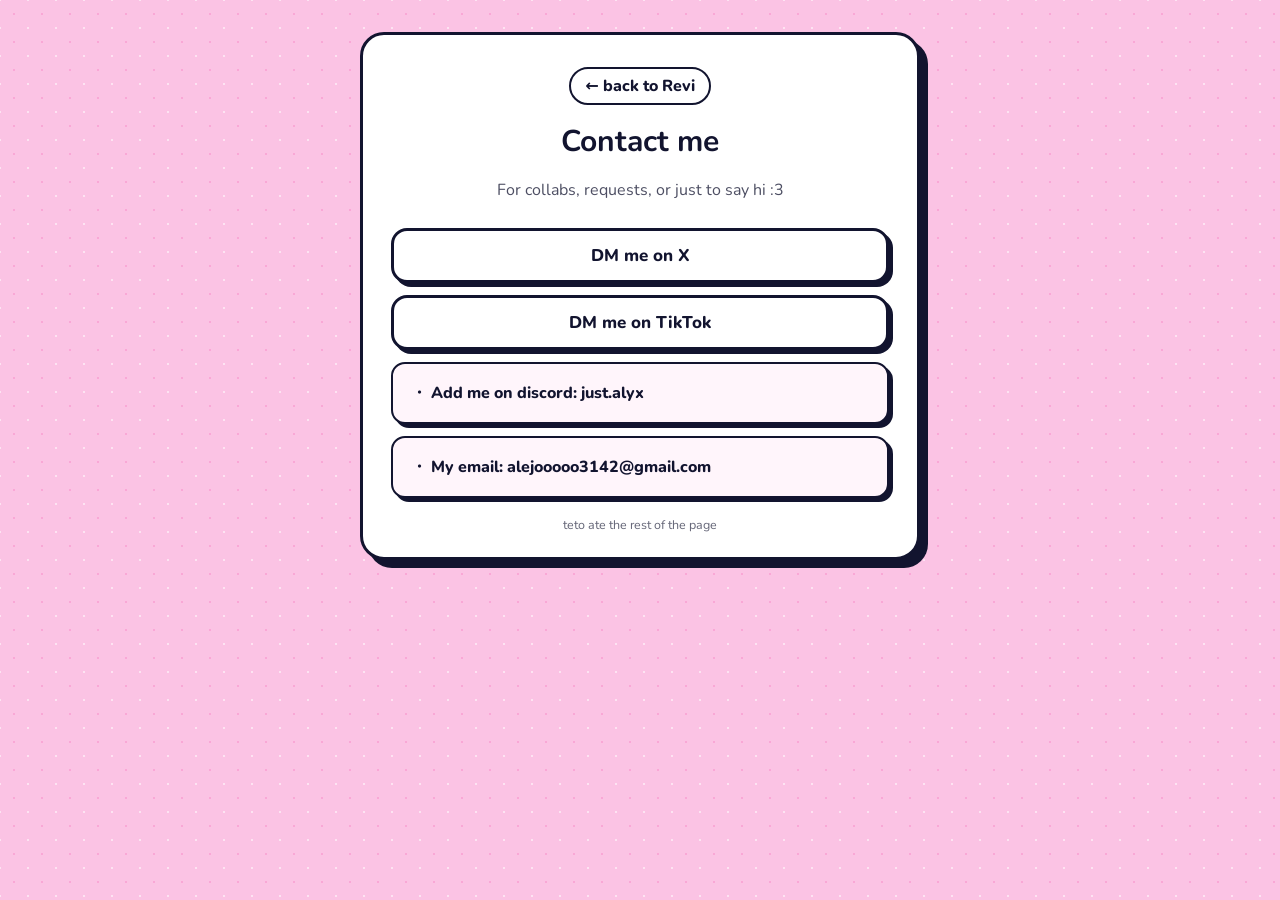
==== contact.html @ c610175d "my little corner :3" ====
<!doctype html>
<html lang="en">
<head>
  <meta charset="utf-8" />
  <meta name="viewport" content="width=device-width, initial-scale=1" />
  <title>Hii, Im Revi</title>
  <link rel="stylesheet" href="style.css" />
  <link href="https://fonts.googleapis.com/css2?family=Nunito:wght@400;700;800;900&display=swap" rel="stylesheet">
</head>
<body>
  <main class="wrap">
    <div class="card">
      <a class="back" href="index.html">← back to Revi</a>
      <h2>Contact me</h2>
      <p class="sub">For collabs, requests, or just to say hi :3</p>

      <nav class="main-links">
        <a class="btn" href="https://x.com/Just_Revii" target="_blank" rel="noopener">DM me on X</a>
        <a class="btn" href="https://www.tiktok.com/@just_revii" target="_blank" rel="noopener">DM me on TikTok</a>
      </nav>

      <div class="vb-box contact-box">
        <div>・ Add me on discord: just.alyx</div>
      </div>
      <div class="vb-box contact-box">
        <div>・ My email: alejooooo3142@gmail.com</div>
      </div>

      <div class="footer">teto ate the rest of the page</div>
    </div>
  </main>
</body>
</html>
---- style.css ----
:root {
  --pink-bg: #fbc3e4;
  --pink-deep: #f9a8d6;
  --magenta: #ff0aa1;
  --ink: #12142f;
  --white: #ffffff;
}

* { box-sizing: border-box; }

body {
  margin: 0;
  min-height: 100vh;
  font-family: "Nunito", "Hiragino Maru Gothic ProN", system-ui, -apple-system, "Segoe UI", sans-serif;
  color: var(--ink);
  background-color: var(--pink-bg);
  background-image:
    radial-gradient(var(--pink-deep) 1.5px, transparent 1.5px),
    radial-gradient(#ffffff88 1.5px, transparent 1.5px);
  background-size: 28px 28px, 28px 28px;
  background-position: 0 0, 14px 14px;
  display: flex;
  justify-content: center;
  padding: 32px 16px;
}

.wrap {
  width: 100%;
  max-width: 560px;
}

.wrap.wide { max-width: 720px; }

.card {
  background: var(--white);
  border: 3px solid var(--ink);
  border-radius: 24px;
  padding: 32px 28px 24px;
  box-shadow: 8px 8px 0 var(--ink);
  text-align: center;
}

.badge {
  display: inline-block;
  font-size: 13px;
  font-weight: 800;
  letter-spacing: 1px;
  text-transform: uppercase;
  background: var(--ink);
  color: var(--white);
  padding: 6px 14px;
  border-radius: 999px;
  margin-bottom: 16px;
}

.badge i { color: var(--magenta); font-style: normal; }

h1 {
  margin: 0;
  font-size: 56px;
  line-height: 1;
  letter-spacing: -1px;
}

h1 span { color: var(--magenta); }

.bio {
  margin: 14px auto 0;
  max-width: 42ch;
  font-size: 16px;
  line-height: 1.6;
}

.bio strong { background: #ffe0f1; padding: 0 6px; border-radius: 6px; }

.main-links {
  display: grid;
  gap: 12px;
  margin: 24px 0 8px;
}

.btn {
  display: block;
  text-decoration: none;
  font-weight: 800;
  font-size: 17px;
  color: var(--ink);
  background: var(--white);
  border: 3px solid var(--ink);
  border-radius: 16px;
  padding: 13px 16px;
  box-shadow: 4px 4px 0 var(--ink);
  transition: transform .08s ease, box-shadow .08s ease, background .15s;
}

.btn:hover {
  background: var(--magenta);
  color: white;
  transform: translate(-1px,-1px);
  box-shadow: 5px 5px 0 var(--ink);
}

.btn:active {
  transform: translate(3px,3px);
  box-shadow: 1px 1px 0 var(--ink);
}

.social-label {
  margin: 22px 0 10px;
  font-size: 13px;
  font-weight: 800;
  letter-spacing: 1.5px;
  text-transform: uppercase;
  opacity: .7;
}

.socials {
  display: flex;
  justify-content: center;
  gap: 10px;
  flex-wrap: wrap;
}

.soc {
  width: 52px;
  height: 52px;
  display: inline-flex;
  align-items: center;
  justify-content: center;
  background: var(--white);
  border: 3px solid var(--ink);
  border-radius: 50%;
  box-shadow: 3px 3px 0 var(--ink);
  transition: transform .08s, background .15s;
}

.soc:hover { background: var(--ink); transform: translateY(-2px); }
.soc:hover svg { fill: var(--magenta); }

.soc svg {
  width: 24px;
  height: 24px;
  fill: var(--ink);
}

.footer {
  margin-top: 18px;
  font-size: 12.5px;
  opacity: .65;
}

/* subpages */
.back {
  display: inline-block;
  margin-bottom: 16px;
  text-decoration: none;
  font-weight: 800;
  color: var(--ink);
  border: 2px solid var(--ink);
  border-radius: 999px;
  padding: 6px 14px;
  background: var(--white);
}

.back:hover { background: var(--ink); color: white; }

h2 { margin: 0 0 8px; font-size: 30px; }
.sub { opacity: .75; line-height: 1.6; }

.engine {
  margin: 24px 0 10px;
  font-size: 20px;
  text-align: left;
  background: var(--ink);
  color: var(--white);
  display: inline-block;
  padding: 4px 16px;
  border-radius: 999px;
}

.vb-box {
  background: #fff5fb;
  border: 2px solid var(--ink);
  border-radius: 14px;
  padding: 14px 18px;
  box-shadow: 4px 4px 0 var(--ink);
  text-align: left;
  font-weight: 800;
  line-height: 1.9;
}

.vb-box .ver {
  font-weight: 700;
  opacity: .6;
}

.vb-box .mark {
  color: var(--magenta);
  margin-left: 2px;
}

.contact-box { margin-top: 12px; }

.covers-grid {
  display: grid;
  grid-template-columns: 1fr 1fr;
  gap: 14px;
  margin-top: 20px;
  text-align: left;
}

.cover {
  display: block;
  text-decoration: none;
  color: var(--ink);
  background: #fff5fb;
  border: 3px solid var(--ink);
  border-radius: 16px;
  overflow: hidden;
  box-shadow: 4px 4px 0 var(--ink);
  transition: transform .08s, box-shadow .08s;
}

.cover:hover {
  transform: translate(-2px,-2px);
  box-shadow: 6px 6px 0 var(--magenta);
}

.thumb {
  position: relative;
  aspect-ratio: 16 / 9;
  background: var(--pink-deep);
  border-bottom: 3px solid var(--ink);
  display: flex;
  align-items: center;
  justify-content: center;
  overflow: hidden;
}

.thumb img {
  width: 100%;
  height: 100%;
  object-fit: cover;
  display: block;
}

.rank {
  position: absolute;
  top: 10px;
  left: 10px;
  font-size: 12px;
  font-weight: 900;
  text-transform: uppercase;
  letter-spacing: .5px;
  padding: 5px 12px;
  border-radius: 999px;
  border: 2px solid var(--ink);
  background: var(--white);
}

.rank.r1 { background: var(--magenta); color: white; }
.rank.r2 { background: var(--ink); color: white; }

.ctitle {
  font-weight: 900;
  padding: 10px 14px 0;
  font-size: 15.5px;
}

.cdesc {
  padding: 4px 14px 14px;
  font-size: 13.5px;
  opacity: .7;
  line-height: 1.5;
}

@media (max-width: 560px) {
  .covers-grid { grid-template-columns: 1fr; }
}

@media (max-width: 480px) {
  h1 { font-size: 44px; }
  .card { padding: 24px 18px; }
}
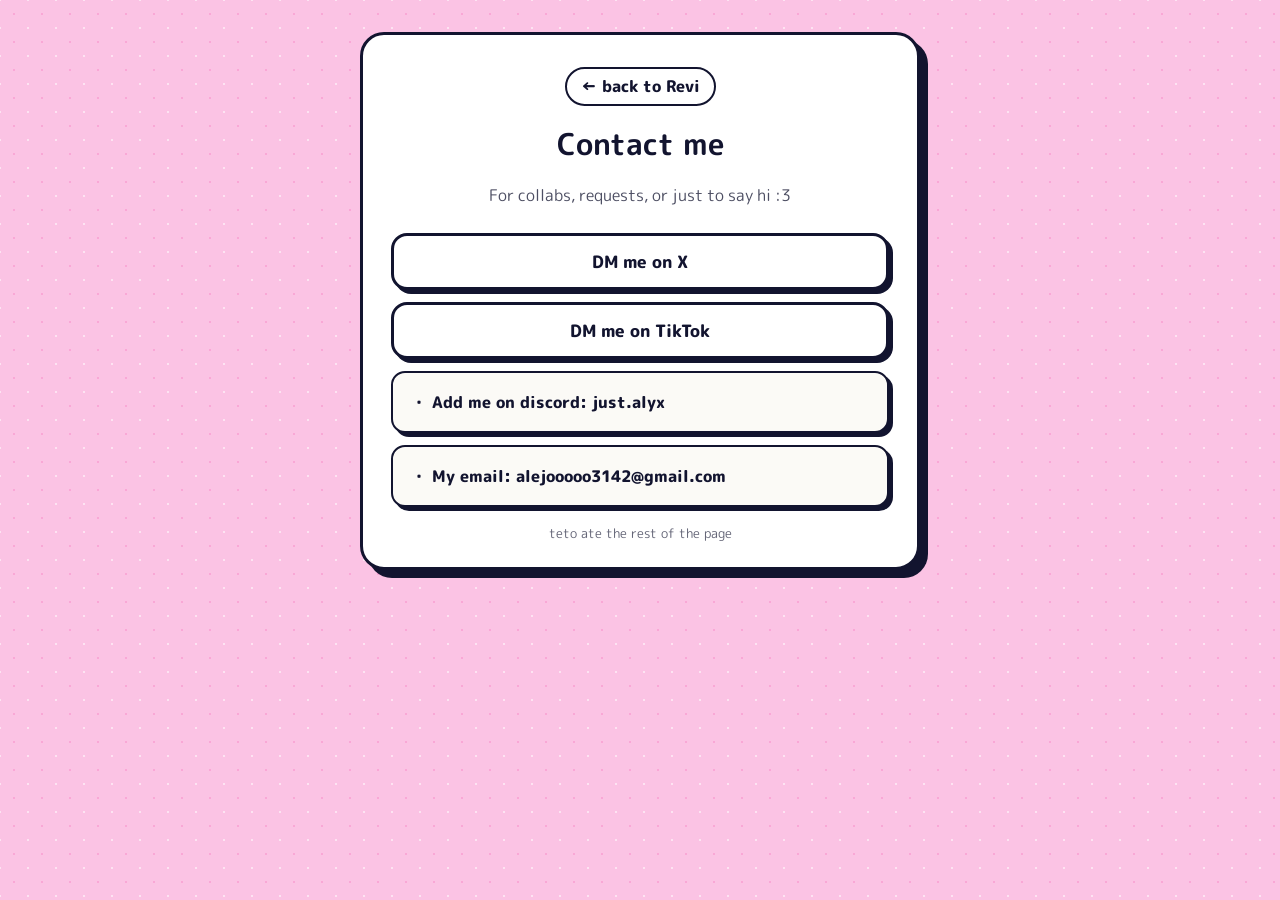
==== commit 7ebdad1c: "actualizacion" ====
--- a/contact.html
+++ b/contact.html
@@ -5,7 +5,7 @@
   <meta name="viewport" content="width=device-width, initial-scale=1" />
   <title>Hii, Im Revi</title>
   <link rel="stylesheet" href="style.css" />
-  <link href="https://fonts.googleapis.com/css2?family=Nunito:wght@400;700;800;900&display=swap" rel="stylesheet">
+  <link href="https://fonts.googleapis.com/css2?family=M+PLUS+Rounded+1c:wght@400;700;800&family=Nunito:wght@400;700;800;900&display=swap" rel="stylesheet">
 </head>
 <body>
   <main class="wrap">
--- a/style.css
+++ b/style.css
@@ -11,7 +11,7 @@
 body {
   margin: 0;
   min-height: 100vh;
-  font-family: "Nunito", "Hiragino Maru Gothic ProN", system-ui, -apple-system, "Segoe UI", sans-serif;
+  font-family: "M PLUS Rounded 1c", "Nunito", "Hiragino Maru Gothic ProN", system-ui, -apple-system, "Segoe UI", sans-serif;
   color: var(--ink);
   background-color: var(--pink-bg);
   background-image:
@@ -114,6 +114,39 @@
   opacity: .7;
 }
 
+.stats {
+  margin-top: 18px;
+  border: 3px solid var(--ink);
+  border-radius: 16px;
+  padding: 12px 14px 14px;
+  background: #fbfaf6;
+  box-shadow: 4px 4px 0 var(--ink);
+}
+
+.stats-title {
+  font-weight: 900;
+  font-size: 15px;
+  margin-bottom: 10px;
+}
+
+.stats-grid {
+  display: flex;
+  flex-wrap: wrap;
+  gap: 8px;
+  justify-content: center;
+}
+
+.stat {
+  font-size: 13px;
+  font-weight: 800;
+  border: 2px solid var(--ink);
+  border-radius: 999px;
+  padding: 4px 12px;
+  box-shadow: 2px 2px 0 var(--ink);
+}
+
+.stat b { font-weight: 900; }
+
 .socials {
   display: flex;
   justify-content: center;
@@ -179,7 +212,7 @@
 }
 
 .vb-box {
-  background: #fff5fb;
+  background: #fbfaf6;
   border: 2px solid var(--ink);
   border-radius: 14px;
   padding: 14px 18px;
@@ -187,6 +220,18 @@
   text-align: left;
   font-weight: 800;
   line-height: 1.9;
+}
+
+.eng-vocaloid { background: #12142f; color: #ffffff; }
+.eng-synthv { background: #0a8a5c; color: #ffffff; }
+.eng-utau { background: #4aa8de; color: #12142f; }
+.eng-cevio { background: #c93a7c; color: #ffffff; }
+.eng-voisona { background: #111111; color: #ff9a2a; }
+
+.light {
+  -webkit-text-stroke: .4px #12142f;
+  paint-order: stroke fill;
+  text-shadow: .6px .6px 0 #12142f;
 }
 
 .vb-box .ver {
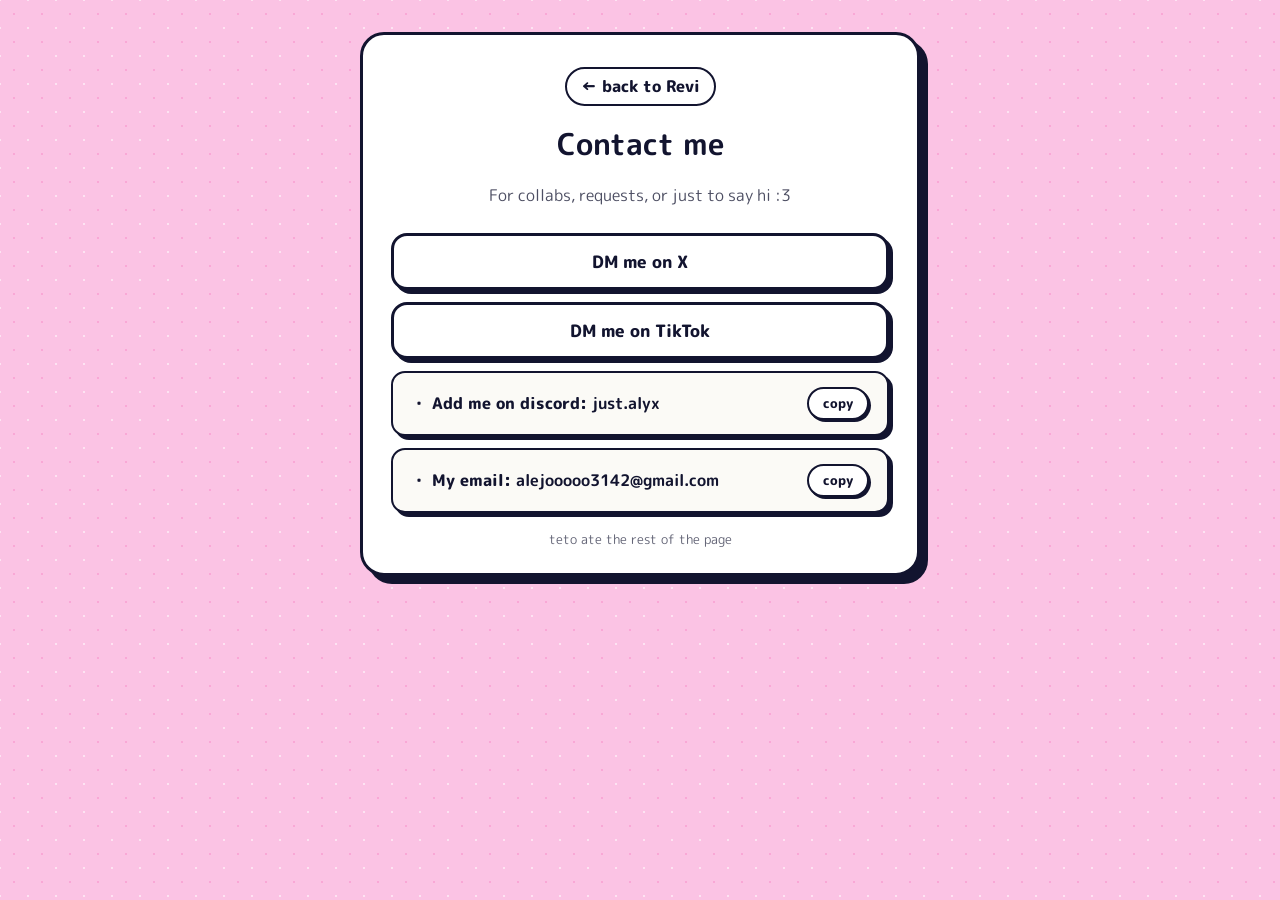
==== commit bd2cd0fd: "actualizacion" ====
--- a/contact.html
+++ b/contact.html
@@ -2,9 +2,15 @@
 <html lang="en">
 <head>
   <meta charset="utf-8" />
+  <meta property="og:title" content="Hii, Im Revi" />
+  <meta property="og:description" content="Revi - Cover artist. Vocaloid covers, voicebanks and favs." />
+  <meta property="og:image" content="https://just-revi.github.io/my-little-corner/cover.jpg" />
+  <meta property="og:type" content="website" />
+  <meta name="twitter:card" content="summary_large_image" />
+  <meta name="theme-color" content="#ff0aa1" />
   <meta name="viewport" content="width=device-width, initial-scale=1" />
   <title>Hii, Im Revi</title>
-  <link rel="stylesheet" href="style.css" />
+  <link rel="stylesheet" href="style.css?v=3" />
   <link href="https://fonts.googleapis.com/css2?family=M+PLUS+Rounded+1c:wght@400;700;800&family=Nunito:wght@400;700;800;900&display=swap" rel="stylesheet">
 </head>
 <body>
@@ -19,15 +25,37 @@
         <a class="btn" href="https://www.tiktok.com/@just_revii" target="_blank" rel="noopener">DM me on TikTok</a>
       </nav>
 
-      <div class="vb-box contact-box">
-        <div>・ Add me on discord: just.alyx</div>
+      <div class="vb-box contact-box contact-row">
+        <div>・ Add me on discord: <b>just.alyx</b></div>
+        <button class="copybtn" type="button" data-copy="just.alyx">copy</button>
       </div>
-      <div class="vb-box contact-box">
-        <div>・ My email: alejooooo3142@gmail.com</div>
+      <div class="vb-box contact-box contact-row">
+        <div>・ My email: <b>alejooooo3142@gmail.com</b></div>
+        <button class="copybtn" type="button" data-copy="alejooooo3142@gmail.com">copy</button>
       </div>
 
-      <div class="footer">teto ate the rest of the page</div>
+      <div class="footer"><a class="egg" href="https://www.youtube.com/watch?v=zRgZu9lGNzU" target="_blank" rel="noopener" title="teto">teto ate the rest of the page</a></div>
     </div>
   </main>
+<script>
+document.querySelectorAll(".copybtn").forEach((btn) => {
+  btn.addEventListener("click", async () => {
+    try {
+      await navigator.clipboard.writeText(btn.dataset.copy);
+    } catch (e) {
+      const ta = document.createElement("textarea");
+      ta.value = btn.dataset.copy;
+      document.body.appendChild(ta);
+      ta.select();
+      document.execCommand("copy");
+      ta.remove();
+    }
+    const old = "copy";
+    btn.textContent = "copied! :3";
+    btn.classList.add("ok");
+    setTimeout(() => { btn.textContent = old; btn.classList.remove("ok"); }, 1200);
+  });
+});
+</script>
 </body>
 </html>
--- a/style.css
+++ b/style.css
@@ -105,6 +105,13 @@
   box-shadow: 1px 1px 0 var(--ink);
 }
 
+button.btn {
+  font-family: inherit;
+  width: 100%;
+  cursor: pointer;
+  margin-top: 12px;
+}
+
 .social-label {
   margin: 22px 0 10px;
   font-size: 13px;
@@ -180,6 +187,17 @@
   margin-top: 18px;
   font-size: 12.5px;
   opacity: .65;
+}
+
+.footer a.egg {
+  color: inherit;
+  text-decoration: none;
+  border-bottom: 1px dotted transparent;
+}
+
+.footer a.egg:hover {
+  color: var(--magenta);
+  border-bottom-color: var(--magenta);
 }
 
 /* subpages */
@@ -246,6 +264,30 @@
 
 .contact-box { margin-top: 12px; }
 
+.contact-row {
+  display: flex;
+  justify-content: space-between;
+  align-items: center;
+  gap: 10px;
+}
+
+.copybtn {
+  font-family: inherit;
+  font-weight: 800;
+  font-size: 13px;
+  color: var(--ink);
+  background: var(--white);
+  border: 2px solid var(--ink);
+  border-radius: 999px;
+  padding: 5px 14px;
+  cursor: pointer;
+  box-shadow: 2px 2px 0 var(--ink);
+  flex-shrink: 0;
+}
+
+.copybtn:hover { background: var(--magenta); color: white; }
+.copybtn.ok { background: var(--ink); color: white; }
+
 .covers-grid {
   display: grid;
   grid-template-columns: 1fr 1fr;
@@ -288,6 +330,43 @@
   object-fit: cover;
   display: block;
 }
+
+.thumb iframe {
+  position: absolute;
+  inset: 0;
+  width: 100%;
+  height: 100%;
+  border: 0;
+}
+
+.playbtn {
+  position: absolute;
+  width: 56px;
+  height: 56px;
+  display: inline-flex;
+  align-items: center;
+  justify-content: center;
+  font-size: 20px;
+  color: white;
+  background: var(--magenta);
+  border: 3px solid var(--ink);
+  border-radius: 50%;
+  box-shadow: 3px 3px 0 var(--ink);
+  pointer-events: none;
+}
+
+.featured { margin-top: 18px; }
+
+.featured-label {
+  font-size: 13px;
+  font-weight: 800;
+  letter-spacing: 1.5px;
+  text-transform: uppercase;
+  opacity: .7;
+  margin-bottom: 10px;
+}
+
+.featured .ctitle { padding-bottom: 14px; }
 
 .rank {
   position: absolute;
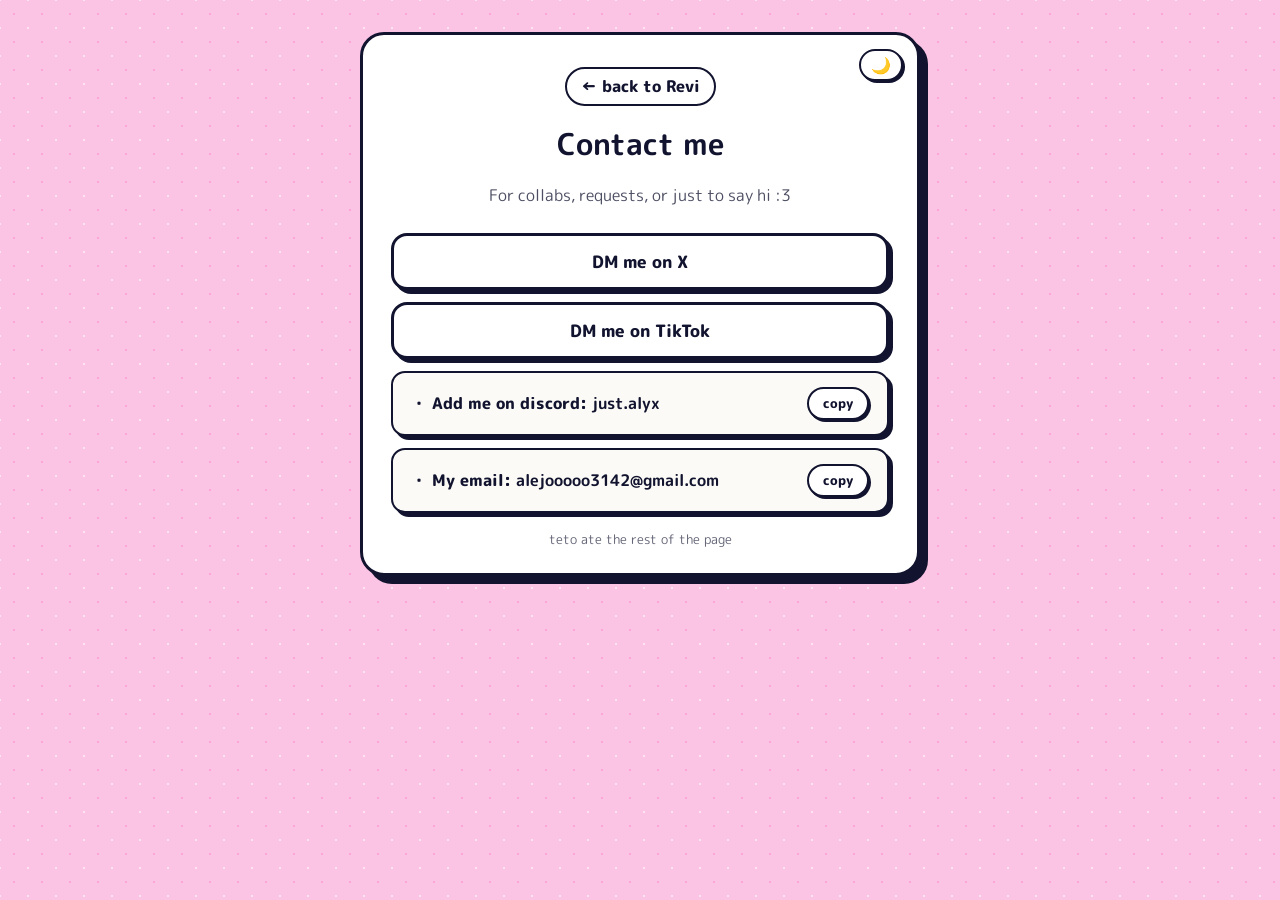
==== commit 5cdd050c: "actualizacion" ====
--- a/contact.html
+++ b/contact.html
@@ -3,19 +3,21 @@
 <head>
   <meta charset="utf-8" />
   <meta property="og:title" content="Hii, Im Revi" />
-  <meta property="og:description" content="Revi - Cover artist. Vocaloid covers, voicebanks and favs." />
+  <meta property="og:description" content="this is my personal page :3 � vocaloid covers, voicebanks and more" />
   <meta property="og:image" content="https://just-revi.github.io/my-little-corner/cover.jpg" />
   <meta property="og:type" content="website" />
   <meta name="twitter:card" content="summary_large_image" />
   <meta name="theme-color" content="#ff0aa1" />
   <meta name="viewport" content="width=device-width, initial-scale=1" />
   <title>Hii, Im Revi</title>
-  <link rel="stylesheet" href="style.css?v=3" />
+  <link rel="stylesheet" href="style.css?v=4" />
+  <script>try{var s=localStorage.getItem("revi-theme");if(s==="dark"||(!s&&window.matchMedia&&window.matchMedia("(prefers-color-scheme: dark)").matches)){document.documentElement.classList.add("dark")}}catch(e){}</script>
   <link href="https://fonts.googleapis.com/css2?family=M+PLUS+Rounded+1c:wght@400;700;800&family=Nunito:wght@400;700;800;900&display=swap" rel="stylesheet">
 </head>
 <body>
   <main class="wrap">
     <div class="card">
+      <button id="themeBtn" class="theme-btn" type="button" aria-label="toggle dark mode">🌙</button>
       <a class="back" href="index.html">← back to Revi</a>
       <h2>Contact me</h2>
       <p class="sub">For collabs, requests, or just to say hi :3</p>
@@ -57,5 +59,19 @@
   });
 });
 </script>
+<script>
+(function () {
+  var btn = document.getElementById("themeBtn");
+  if (!btn) return;
+  function paint() { btn.textContent = document.documentElement.classList.contains("dark") ? "☀️" : "🌙"; }
+  btn.addEventListener("click", function () {
+    var dark = !document.documentElement.classList.contains("dark");
+    document.documentElement.classList.toggle("dark", dark);
+    try { localStorage.setItem("revi-theme", dark ? "dark" : "light"); } catch (e) {}
+    paint();
+  });
+  paint();
+})();
+</script>
 </body>
 </html>
--- a/style.css
+++ b/style.css
@@ -38,7 +38,26 @@
   padding: 32px 28px 24px;
   box-shadow: 8px 8px 0 var(--ink);
   text-align: center;
-}
+  position: relative;
+}
+
+.theme-btn {
+  position: absolute;
+  top: 14px;
+  right: 14px;
+  font-family: inherit;
+  font-size: 16px;
+  line-height: 1;
+  background: var(--white);
+  color: var(--ink);
+  border: 2px solid var(--ink);
+  border-radius: 999px;
+  padding: 6px 10px;
+  cursor: pointer;
+  box-shadow: 2px 2px 0 var(--ink);
+}
+
+.theme-btn:hover { background: var(--magenta); color: #fff; }
 
 .badge {
   display: inline-block;
@@ -406,3 +425,28 @@
   h1 { font-size: 44px; }
   .card { padding: 24px 18px; }
 }
+
+/* dark mode — Venom nights */
+.dark {
+  --pink-bg: #0b0d20;
+  --pink-deep: #221a4e;
+  --ink: #f2ecf7;
+  --white: #181b35;
+}
+
+.dark body { background-image: none; }
+
+.dark .cover,
+.dark .stats,
+.dark .vb-box { background: #202449; }
+
+.dark .bio strong { background: #ff0aa1; color: #fff; }
+
+.dark .rank.r2 { color: #12142f; }
+
+/* voices too dark for night boxes get a lighter twin */
+.dark .vb-box span[style*="#1a1a2e"] { color: #d6cff2 !important; }
+.dark .vb-box span[style*="#4a3428"] { color: #c9a37e !important; }
+.dark .vb-box span[style*="#996699"] { color: #bd93d1 !important; }
+.dark .vb-box span[style*="#0000aa"] { color: #7b8cff !important; }
+.dark .vb-box span[style*="#cc164b"] { color: #f0567a !important; }
